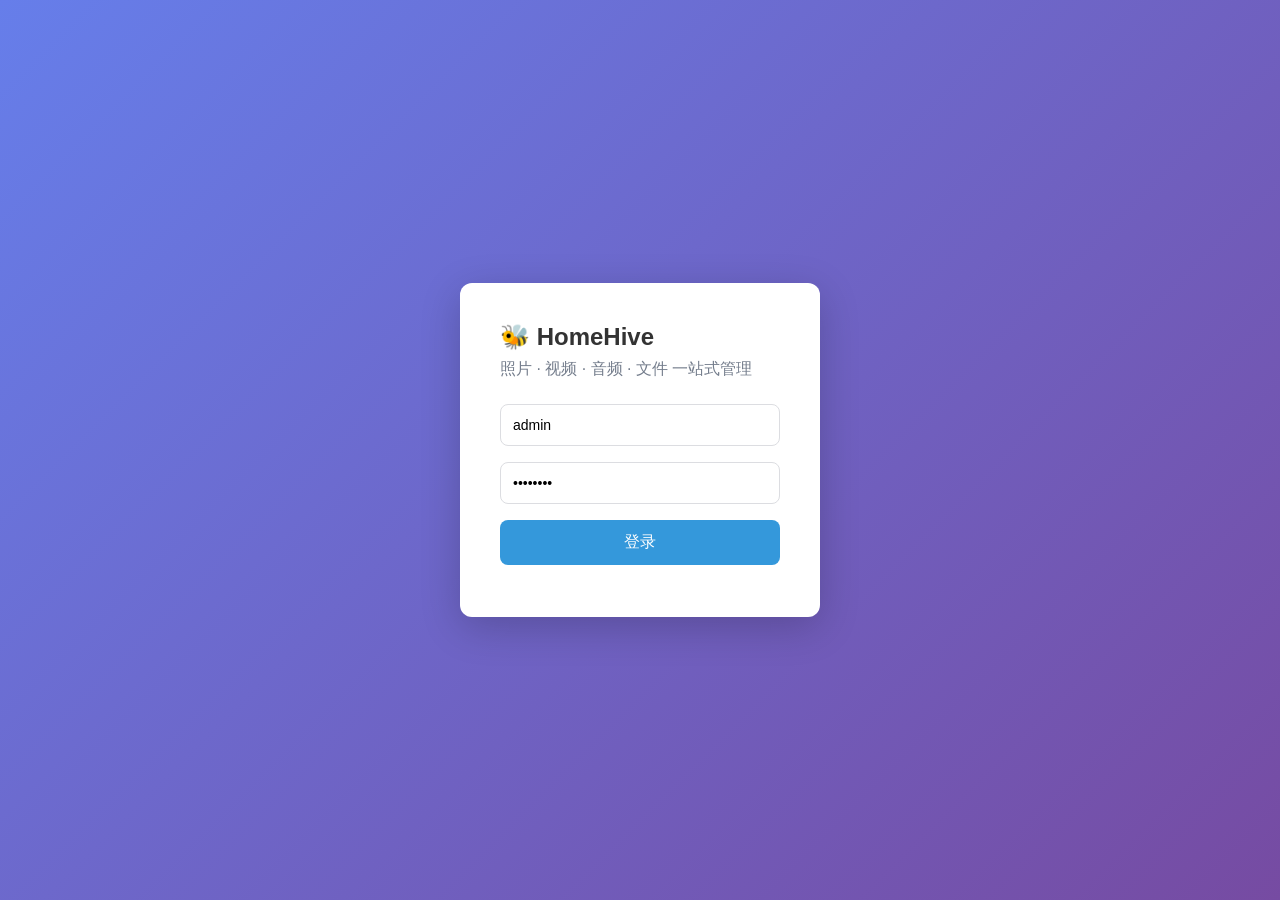
==== templates/login.html @ 10cebe92 "Initial commit: HomeHive 家庭媒体管理平台 轻量级家庭 NAS 网页管理控制台，支持照片、视频、音频和文件的统一管理， 内置 Picasa 风格的照片预览（胶片缩略图条、滚轮缩" ====
<!DOCTYPE html>
<html lang="zh-CN">
<head>
    <meta charset="UTF-8">
    <meta name="viewport" content="width=device-width, initial-scale=1.0">
    <title>登录 - HomeHive</title>
    <link rel="stylesheet" href="/static/css/style.css">
</head>
<body>
    <div class="login-page">
        <div class="login-box">
            <h1>🐝 HomeHive</h1>
            <p>照片 · 视频 · 音频 · 文件 一站式管理</p>
            <input type="text" id="username" placeholder="用户名" value="admin" autocomplete="username">
            <input type="password" id="password" placeholder="密码" value="admin123" autocomplete="current-password">
            <button onclick="login()">登录</button>
            <div class="login-error" id="error"></div>
        </div>
    </div>

    <script>
        async function login() {
            const username = document.getElementById('username').value.trim();
            const password = document.getElementById('password').value;
            const errorEl = document.getElementById('error');

            try {
                const res = await fetch('/api/auth/login', {
                    method: 'POST',
                    headers: { 'Content-Type': 'application/json' },
                    body: JSON.stringify({ username, password })
                });
                const data = await res.json();
                if (data.success) {
                    window.location.href = '/';
                } else {
                    errorEl.textContent = data.message || '登录失败';
                }
            } catch (e) {
                errorEl.textContent = '网络错误，请重试';
            }
        }

        document.getElementById('password').addEventListener('keydown', (e) => {
            if (e.key === 'Enter') login();
        });
    </script>
</body>
</html>
---- static/css/style.css ----
:root {
    --bg-color: #f5f6fa;
    --sidebar-bg: #1e272e;
    --sidebar-width: 240px;
    --primary: #3498db;
    --primary-dark: #2980b9;
    --danger: #e74c3c;
    --success: #2ecc71;
    --text: #2f3640;
    --text-light: #747d8c;
    --border: #dcdde1;
    --card-bg: #ffffff;
    --hover: #f1f2f6;
    --shadow: 0 2px 8px rgba(0,0,0,0.08);
}

* {
    box-sizing: border-box;
}

html, body {
    margin: 0;
    padding: 0;
    height: 100%;
    font-family: -apple-system, BlinkMacSystemFont, "Segoe UI", Roboto, "Helvetica Neue", Arial, sans-serif;
    background: var(--bg-color);
    color: var(--text);
}

/* 登录页面 */
.login-page {
    display: flex;
    align-items: center;
    justify-content: center;
    height: 100vh;
    background: linear-gradient(135deg, #667eea 0%, #764ba2 100%);
}

.login-box {
    background: #fff;
    padding: 40px;
    border-radius: 12px;
    box-shadow: 0 10px 40px rgba(0,0,0,0.2);
    width: 360px;
    max-width: 90%;
}

.login-box h1 {
    margin: 0 0 8px;
    font-size: 24px;
    color: #333;
}

.login-box p {
    margin: 0 0 24px;
    color: var(--text-light);
}

.login-box input {
    width: 100%;
    padding: 12px;
    margin-bottom: 16px;
    border: 1px solid var(--border);
    border-radius: 8px;
    font-size: 14px;
    transition: border 0.2s;
}

.login-box input:focus {
    outline: none;
    border-color: var(--primary);
}

.login-box button {
    width: 100%;
    padding: 12px;
    background: var(--primary);
    color: #fff;
    border: none;
    border-radius: 8px;
    font-size: 16px;
    cursor: pointer;
    transition: background 0.2s;
}

.login-box button:hover {
    background: var(--primary-dark);
}

.login-error {
    color: var(--danger);
    margin-top: 12px;
    font-size: 14px;
    text-align: center;
}

/* 主应用布局 */
.app-container {
    display: flex;
    height: 100vh;
    overflow: hidden;
}

.sidebar {
    width: var(--sidebar-width);
    background: var(--sidebar-bg);
    color: #dfe6e9;
    display: flex;
    flex-direction: column;
    flex-shrink: 0;
}

.sidebar-header {
    padding: 20px;
    border-bottom: 1px solid rgba(255,255,255,0.1);
}

.sidebar-header h1 {
    margin: 0;
    font-size: 20px;
    color: #fff;
}

.sidebar-header p {
    margin: 6px 0 0;
    font-size: 12px;
    color: #b2bec3;
}

.nav-menu {
    flex: 1;
    list-style: none;
    padding: 12px 0;
    margin: 0;
    overflow-y: auto;
}

.nav-menu li {
    padding: 14px 24px;
    cursor: pointer;
    display: flex;
    align-items: center;
    gap: 12px;
    transition: background 0.2s;
}

.nav-menu li:hover {
    background: rgba(255,255,255,0.05);
}

.nav-menu li.active {
    background: rgba(52, 152, 219, 0.2);
    color: #fff;
    border-left: 3px solid var(--primary);
}

.nav-menu li .icon {
    font-size: 18px;
    width: 24px;
    text-align: center;
}

.sidebar-footer {
    padding: 16px;
    border-top: 1px solid rgba(255,255,255,0.1);
    font-size: 12px;
    color: #b2bec3;
}

.sidebar-footer button {
    width: 100%;
    padding: 8px;
    margin-top: 8px;
    background: rgba(255,255,255,0.1);
    color: #fff;
    border: none;
    border-radius: 6px;
    cursor: pointer;
}

.sidebar-footer button:hover {
    background: rgba(255,255,255,0.2);
}

.main-content {
    flex: 1;
    display: flex;
    flex-direction: column;
    overflow: hidden;
}

.topbar {
    height: 64px;
    background: var(--card-bg);
    border-bottom: 1px solid var(--border);
    display: flex;
    align-items: center;
    justify-content: space-between;
    padding: 0 24px;
    box-shadow: var(--shadow);
}

.topbar h2 {
    margin: 0;
    font-size: 18px;
    font-weight: 600;
}

.topbar-actions {
    display: flex;
    gap: 10px;
    align-items: center;
}

.search-box {
    position: relative;
}

.search-box input {
    padding: 8px 12px 8px 32px;
    border: 1px solid var(--border);
    border-radius: 8px;
    width: 260px;
    font-size: 14px;
}

.search-box .icon {
    position: absolute;
    left: 10px;
    top: 50%;
    transform: translateY(-50%);
    color: var(--text-light);
}

.btn {
    padding: 8px 16px;
    border: none;
    border-radius: 8px;
    font-size: 14px;
    cursor: pointer;
    display: inline-flex;
    align-items: center;
    gap: 6px;
    transition: all 0.2s;
}

.btn-primary {
    background: var(--primary);
    color: #fff;
}

.btn-primary:hover {
    background: var(--primary-dark);
}

.btn-danger {
    background: var(--danger);
    color: #fff;
}

.btn-danger:hover {
    background: #c0392b;
}

.btn-secondary {
    background: #ecf0f1;
    color: var(--text);
}

.btn-secondary:hover {
    background: #dfe6e9;
}

.content-area {
    flex: 1;
    overflow: auto;
    padding: 24px;
}

/* 文件管理器 */
.file-manager {
    display: flex;
    flex-direction: column;
    height: 100%;
}

.breadcrumb {
    display: flex;
    align-items: center;
    gap: 6px;
    margin-bottom: 16px;
    font-size: 14px;
}

.breadcrumb span {
    cursor: pointer;
    color: var(--primary);
}

.breadcrumb span:hover {
    text-decoration: underline;
}

.breadcrumb .sep {
    color: var(--text-light);
    cursor: default;
}

.toolbar {
    display: flex;
    justify-content: space-between;
    align-items: center;
    margin-bottom: 16px;
    gap: 12px;
}

.view-toggle {
    display: flex;
    gap: 4px;
}

.view-toggle button {
    padding: 6px 12px;
    border: 1px solid var(--border);
    background: #fff;
    cursor: pointer;
}

.view-toggle button.active {
    background: var(--primary);
    color: #fff;
    border-color: var(--primary);
}

.file-list {
    background: var(--card-bg);
    border-radius: 12px;
    box-shadow: var(--shadow);
    overflow: hidden;
}

.file-list-header {
    display: grid;
    grid-template-columns: 2fr 1fr 1fr 120px;
    padding: 12px 20px;
    background: #f8f9fa;
    border-bottom: 1px solid var(--border);
    font-weight: 600;
    font-size: 13px;
    color: var(--text-light);
}

.file-list-item {
    display: grid;
    grid-template-columns: 2fr 1fr 1fr 120px;
    padding: 12px 20px;
    border-bottom: 1px solid var(--border);
    align-items: center;
    cursor: pointer;
    transition: background 0.15s;
}

.file-list-item:hover {
    background: var(--hover);
}

.file-list-item.selected {
    background: rgba(52, 152, 219, 0.1);
}

.file-list-item .name {
    display: flex;
    align-items: center;
    gap: 10px;
    font-weight: 500;
}

.file-list-item .icon {
    font-size: 20px;
}

.file-list-item .actions {
    display: flex;
    gap: 8px;
    justify-content: flex-end;
}

.file-list-item .actions button {
    padding: 4px 8px;
    font-size: 12px;
    border: none;
    border-radius: 4px;
    cursor: pointer;
    background: transparent;
    color: var(--text-light);
}

.file-list-item .actions button:hover {
    background: var(--hover);
    color: var(--text);
}

/* 网格视图 */
.file-grid {
    display: grid;
    grid-template-columns: repeat(auto-fill, minmax(180px, 1fr));
    gap: 16px;
}

.file-grid-item {
    background: var(--card-bg);
    border-radius: 12px;
    box-shadow: var(--shadow);
    overflow: hidden;
    cursor: pointer;
    transition: transform 0.2s, box-shadow 0.2s;
}

.file-grid-item:hover {
    transform: translateY(-2px);
    box-shadow: 0 4px 16px rgba(0,0,0,0.12);
}

.file-grid-item.selected {
    box-shadow: 0 0 0 2px var(--primary);
}

.file-grid-thumb {
    height: 140px;
    background: #f1f2f6;
    display: flex;
    align-items: center;
    justify-content: center;
    overflow: hidden;
}

.file-grid-thumb img {
    width: 100%;
    height: 100%;
    object-fit: cover;
}

.file-grid-thumb .icon {
    font-size: 48px;
}

.file-grid-info {
    padding: 12px;
}

.file-grid-info .name {
    font-size: 14px;
    font-weight: 500;
    white-space: nowrap;
    overflow: hidden;
    text-overflow: ellipsis;
}

.file-grid-info .meta {
    font-size: 12px;
    color: var(--text-light);
    margin-top: 4px;
}

/* 空状态 */
.empty-state {
    display: flex;
    flex-direction: column;
    align-items: center;
    justify-content: center;
    padding: 60px 20px;
    color: var(--text-light);
}

.empty-state .icon {
    font-size: 64px;
    margin-bottom: 16px;
}

.empty-state p {
    font-size: 16px;
}

/* 媒体视图 */
.media-grid {
    display: grid;
    grid-template-columns: repeat(auto-fill, minmax(220px, 1fr));
    gap: 16px;
}

/* 照片墙：行列式网格 */
.photo-wall {
    display: grid;
    grid-template-columns: repeat(auto-fill, minmax(180px, 1fr));
    gap: 12px;
}

.photo-item {
    position: relative;
    aspect-ratio: 1 / 1;
    border-radius: 10px;
    overflow: hidden;
    background: #000;
    cursor: pointer;
    box-shadow: var(--shadow);
    transition: transform 0.15s;
}

.photo-item:hover {
    transform: translateY(-2px);
}

.photo-item img {
    width: 100%;
    height: 100%;
    object-fit: cover;
    display: block;
}

.photo-overlay {
    position: absolute;
    left: 0;
    right: 0;
    bottom: 0;
    padding: 18px 10px 8px;
    color: #fff;
    background: linear-gradient(to top, rgba(0,0,0,0.75), rgba(0,0,0,0));
    opacity: 0;
    transition: opacity 0.15s;
}

.photo-item:hover .photo-overlay {
    opacity: 1;
}

.photo-name {
    font-size: 13px;
    white-space: nowrap;
    overflow: hidden;
    text-overflow: ellipsis;
}

.photo-meta {
    font-size: 11px;
    opacity: 0.85;
    margin-top: 2px;
}

.media-item {
    background: var(--card-bg);
    border-radius: 12px;
    overflow: hidden;
    box-shadow: var(--shadow);
    cursor: pointer;
    transition: transform 0.2s;
}

.media-item:hover {
    transform: translateY(-2px);
}

.media-thumb {
    height: 180px;
    background: #000;
    display: flex;
    align-items: center;
    justify-content: center;
    overflow: hidden;
    position: relative;
}

.media-thumb img, .media-thumb video {
    width: 100%;
    height: 100%;
    object-fit: cover;
}

.media-thumb .play-icon {
    position: absolute;
    font-size: 48px;
    color: rgba(255,255,255,0.9);
    text-shadow: 0 2px 8px rgba(0,0,0,0.4);
}

.media-info {
    padding: 12px;
}

.media-info .name {
    font-size: 14px;
    white-space: nowrap;
    overflow: hidden;
    text-overflow: ellipsis;
}

.media-info .meta {
    font-size: 12px;
    color: var(--text-light);
    margin-top: 4px;
}

/* 统计卡片 */
.stats-grid {
    display: grid;
    grid-template-columns: repeat(auto-fill, minmax(240px, 1fr));
    gap: 20px;
    margin-bottom: 24px;
}

.stat-card {
    background: var(--card-bg);
    border-radius: 12px;
    padding: 24px;
    box-shadow: var(--shadow);
}

.stat-card .label {
    font-size: 14px;
    color: var(--text-light);
    margin-bottom: 8px;
}

.stat-card .value {
    font-size: 28px;
    font-weight: 700;
    color: var(--text);
}

.stat-card .sub {
    font-size: 12px;
    color: var(--text-light);
    margin-top: 4px;
}

/* 模态框 */
.modal-overlay {
    position: fixed;
    top: 0;
    left: 0;
    right: 0;
    bottom: 0;
    background: rgba(0,0,0,0.7);
    display: flex;
    align-items: center;
    justify-content: center;
    z-index: 1000;
}

.modal {
    background: #fff;
    border-radius: 12px;
    width: 90%;
    max-width: 600px;
    max-height: 90vh;
    overflow: hidden;
    display: flex;
    flex-direction: column;
    box-shadow: 0 20px 60px rgba(0,0,0,0.3);
}

.modal-header {
    padding: 16px 20px;
    border-bottom: 1px solid var(--border);
    display: flex;
    justify-content: space-between;
    align-items: center;
}

.modal-header h3 {
    margin: 0;
}

.modal-header .close {
    font-size: 24px;
    cursor: pointer;
    color: var(--text-light);
}

.modal-body {
    padding: 20px;
    overflow-y: auto;
}

.modal-footer {
    padding: 16px 20px;
    border-top: 1px solid var(--border);
    display: flex;
    justify-content: flex-end;
    gap: 10px;
}

.modal input[type="text"], .modal input[type="file"] {
    width: 100%;
    padding: 10px;
    border: 1px solid var(--border);
    border-radius: 8px;
    font-size: 14px;
    margin-top: 8px;
}

/* 灯箱 */
.lightbox {
    position: fixed;
    top: 0;
    left: 0;
    right: 0;
    bottom: 0;
    background: rgba(0,0,0,0.92);
    z-index: 2000;
    display: flex;
    align-items: center;
    justify-content: center;
}

.lightbox img, .lightbox video, .lightbox audio {
    max-width: 90%;
    max-height: 90%;
}

.lightbox-close {
    position: absolute;
    top: 20px;
    right: 30px;
    font-size: 40px;
    color: #fff;
    cursor: pointer;
}

.lightbox-nav {
    position: absolute;
    top: 50%;
    transform: translateY(-50%);
    font-size: 40px;
    color: #fff;
    cursor: pointer;
    padding: 20px;
    user-select: none;
}

.lightbox-nav.prev { left: 10px; }
.lightbox-nav.next { right: 10px; }

/* ===== Picasa 风格照片预览 ===== */
.pviewer {
    position: fixed;
    inset: 0;
    z-index: 2100;
    background: #1a1a1a;
    display: flex;
    flex-direction: column;
}

.pv-topbar {
    flex: 0 0 auto;
    height: 48px;
    display: flex;
    align-items: center;
    justify-content: space-between;
    padding: 0 16px;
    background: rgba(0,0,0,0.5);
    color: #eee;
}

.pv-title {
    font-size: 14px;
    overflow: hidden;
    text-overflow: ellipsis;
    white-space: nowrap;
}

.pv-actions { display: flex; gap: 6px; }

.pv-btn {
    background: transparent;
    border: none;
    color: #ccc;
    font-size: 18px;
    width: 36px;
    height: 36px;
    border-radius: 6px;
    cursor: pointer;
    transition: background 0.15s, color 0.15s;
}
.pv-btn:hover { background: rgba(255,255,255,0.12); color: #fff; }
.pv-btn.active { color: #4da3ff; }

.pv-body {
    flex: 1 1 auto;
    display: flex;
    min-height: 0;
}

.pv-stage {
    flex: 1 1 auto;
    position: relative;
    display: flex;
    align-items: center;
    justify-content: center;
    overflow: hidden;
}

.pv-stage #pv-img {
    max-width: 100%;
    max-height: 100%;
    object-fit: contain;
    transition: transform 0.08s ease-out;
    cursor: zoom-in;
    user-select: none;
}
.pv-stage #pv-img.zoomed { cursor: grab; }
.pv-stage #pv-img.grabbing { cursor: grabbing; transition: none; }

.pv-nav {
    position: absolute;
    top: 50%;
    transform: translateY(-50%);
    background: rgba(0,0,0,0.35);
    border: none;
    color: #fff;
    font-size: 28px;
    width: 48px;
    height: 64px;
    border-radius: 8px;
    cursor: pointer;
    opacity: 0.6;
    transition: opacity 0.15s;
    z-index: 2;
}
.pv-nav:hover { opacity: 1; }
.pv-nav.prev { left: 12px; }
.pv-nav.next { right: 12px; }

.pv-sidebar {
    flex: 0 0 280px;
    background: #242424;
    color: #ddd;
    padding: 18px;
    overflow-y: auto;
    border-left: 1px solid #333;
}
.pviewer.info-hidden .pv-sidebar { display: none; }

.pv-sidebar h3 {
    font-size: 14px;
    margin: 0 0 14px;
    color: #fff;
    font-weight: 600;
}

.pv-row {
    display: flex;
    justify-content: space-between;
    gap: 12px;
    padding: 7px 0;
    font-size: 13px;
    border-bottom: 1px solid #303030;
}
.pv-row .k { color: #888; flex: 0 0 auto; }
.pv-row .v { color: #eee; text-align: right; word-break: break-all; }

.pv-filmstrip {
    flex: 0 0 auto;
    height: 88px;
    display: flex;
    align-items: center;
    gap: 6px;
    padding: 8px 12px;
    background: rgba(0,0,0,0.5);
    overflow-x: auto;
    overflow-y: hidden;
}

.pv-thumb {
    height: 64px;
    width: 64px;
    object-fit: cover;
    border-radius: 4px;
    cursor: pointer;
    opacity: 0.55;
    border: 2px solid transparent;
    transition: opacity 0.15s, border-color 0.15s;
    flex: 0 0 auto;
}
.pv-thumb:hover { opacity: 0.85; }
.pv-thumb.active { opacity: 1; border-color: #4da3ff; }

@media (max-width: 768px) {
    .pv-sidebar { flex-basis: 200px; }
    .pviewer .pv-filmstrip { height: 72px; }
    .pv-thumb { height: 52px; width: 52px; }
}

/* 音频播放器 */
.audio-player-bar {
    position: fixed;
    bottom: 0;
    left: var(--sidebar-width);
    right: 0;
    height: 80px;
    background: var(--card-bg);
    border-top: 1px solid var(--border);
    display: flex;
    align-items: center;
    padding: 0 24px;
    gap: 16px;
    box-shadow: 0 -2px 8px rgba(0,0,0,0.05);
    z-index: 500;
}

.audio-player-bar.hidden {
    display: none;
}

.audio-cover {
    width: 56px;
    height: 56px;
    background: #f1f2f6;
    border-radius: 8px;
    display: flex;
    align-items: center;
    justify-content: center;
    font-size: 28px;
}

.audio-info {
    flex: 1;
    min-width: 0;
}

.audio-info .title {
    font-weight: 500;
    white-space: nowrap;
    overflow: hidden;
    text-overflow: ellipsis;
}

.audio-info .meta {
    font-size: 12px;
    color: var(--text-light);
}

.audio-controls {
    display: flex;
    align-items: center;
    gap: 12px;
}

.audio-controls button {
    background: none;
    border: none;
    font-size: 20px;
    cursor: pointer;
    color: var(--text);
}

/* 响应式 */
@media (max-width: 768px) {
    .sidebar {
        width: 60px;
    }
    .sidebar-header h1, .nav-menu li span, .sidebar-footer span {
        display: none;
    }
    .nav-menu li {
        justify-content: center;
        padding: 16px 0;
    }
    .audio-player-bar {
        left: 60px;
    }
    .search-box input {
        width: 140px;
    }
}

/* 加载动画 */
.spinner {
    border: 3px solid rgba(0,0,0,0.1);
    border-left-color: var(--primary);
    border-radius: 50%;
    width: 24px;
    height: 24px;
    animation: spin 1s linear infinite;
}

@keyframes spin {
    to { transform: rotate(360deg); }
}

/* Toast 提示 */
.toast {
    position: fixed;
    top: 20px;
    right: 20px;
    padding: 12px 20px;
    border-radius: 8px;
    color: #fff;
    z-index: 3000;
    box-shadow: 0 4px 12px rgba(0,0,0,0.2);
    animation: slideIn 0.3s ease;
}

.toast.success { background: var(--success); }
.toast.error { background: var(--danger); }
.toast.info { background: var(--primary); }

@keyframes slideIn {
    from { transform: translateX(100%); opacity: 0; }
    to { transform: translateX(0); opacity: 1; }
}

/* 搜索 */
.search-results-header {
    margin-bottom: 16px;
}

.search-results-header h3 {
    margin: 0;
    font-size: 18px;
}

/* 磁盘管理 */
.disk-grid {
    display: grid;
    grid-template-columns: repeat(auto-fill, minmax(320px, 1fr));
    gap: 20px;
}

.disk-card {
    background: var(--card-bg);
    border-radius: 12px;
    padding: 20px;
    box-shadow: var(--shadow);
}

.disk-header {
    display: flex;
    justify-content: space-between;
    align-items: flex-start;
    margin-bottom: 10px;
    gap: 12px;
}

.disk-title {
    font-weight: 600;
    font-size: 16px;
    word-break: break-all;
}

.disk-mount {
    font-size: 12px;
    color: var(--text-light);
    max-width: 140px;
    white-space: nowrap;
    overflow: hidden;
    text-overflow: ellipsis;
}

.disk-meta {
    display: flex;
    justify-content: space-between;
    font-size: 13px;
    color: var(--text-light);
    margin-bottom: 12px;
}

.disk-percent {
    font-weight: 700;
    font-size: 14px;
}

.disk-percent.success { color: var(--success); }
.disk-percent.warning { color: #f39c12; }
.disk-percent.danger { color: var(--danger); }

.progress-bar {
    width: 100%;
    height: 10px;
    background: #ecf0f1;
    border-radius: 5px;
    overflow: hidden;
    margin-bottom: 12px;
}

.progress-fill {
    height: 100%;
    background: var(--success);
    transition: width 0.3s ease;
}

.progress-fill.warning { background: #f39c12; }
.progress-fill.danger { background: var(--danger); }

.disk-size {
    display: flex;
    justify-content: space-between;
    font-size: 12px;
    color: var(--text-light);
}
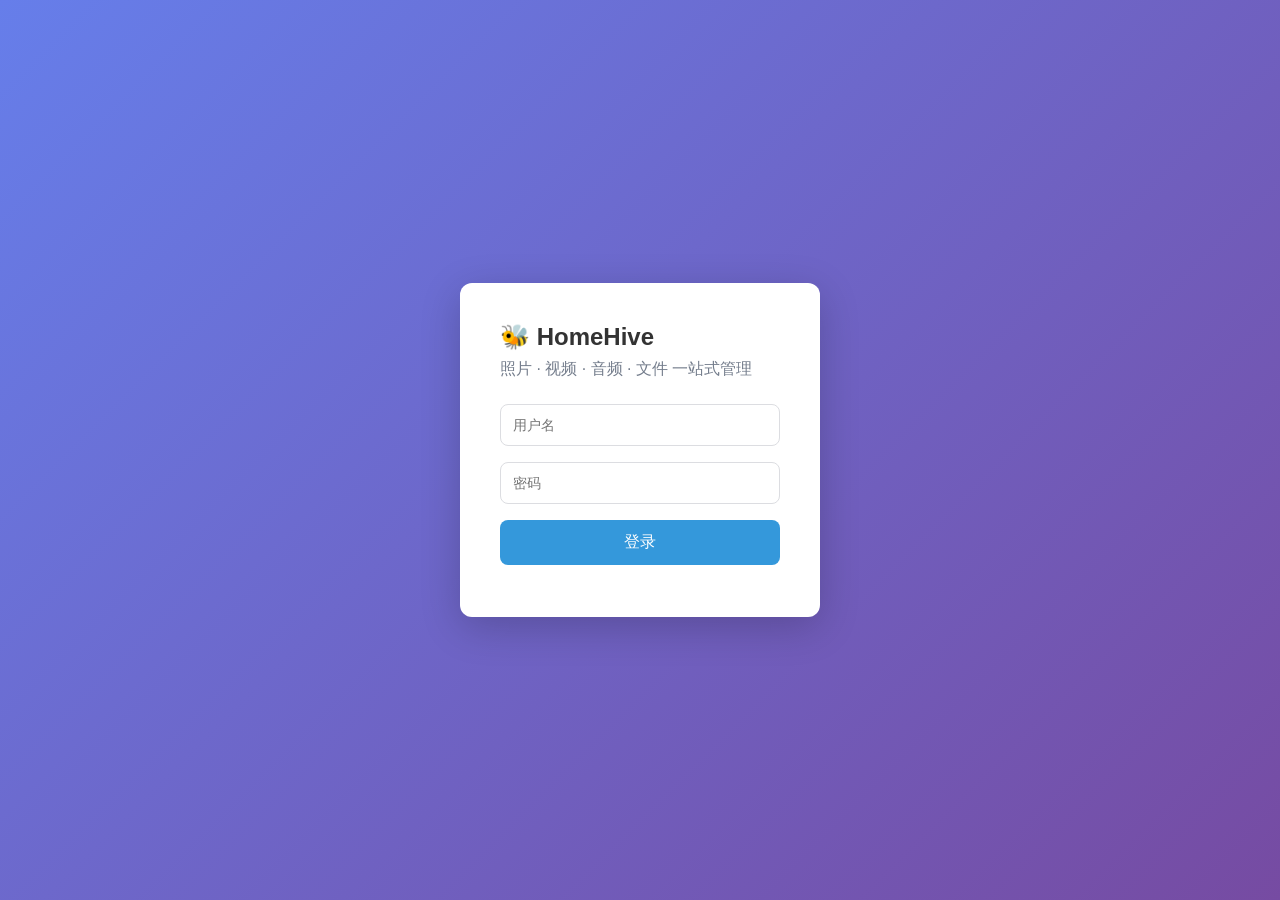
==== commit 6b94cc63: "Add media library scanning and playback fixes" ====
--- a/templates/login.html
+++ b/templates/login.html
@@ -11,8 +11,8 @@
         <div class="login-box">
             <h1>🐝 HomeHive</h1>
             <p>照片 · 视频 · 音频 · 文件 一站式管理</p>
-            <input type="text" id="username" placeholder="用户名" value="admin" autocomplete="username">
-            <input type="password" id="password" placeholder="密码" value="admin123" autocomplete="current-password">
+            <input type="text" id="username" placeholder="用户名" autocomplete="username">
+            <input type="password" id="password" placeholder="密码" autocomplete="current-password">
             <button onclick="login()">登录</button>
             <div class="login-error" id="error"></div>
         </div>
--- a/static/css/style.css
+++ b/static/css/style.css
@@ -715,6 +715,29 @@
 .lightbox img, .lightbox video, .lightbox audio {
     max-width: 90%;
     max-height: 90%;
+}
+
+.video-shell {
+    width: min(1100px, 92vw);
+    max-height: 92vh;
+    display: flex;
+    flex-direction: column;
+    align-items: center;
+    gap: 10px;
+}
+
+.video-shell video {
+    width: 100%;
+    max-width: 100%;
+    max-height: 82vh;
+    background: #000;
+}
+
+.video-status {
+    min-height: 20px;
+    color: #fff;
+    font-size: 13px;
+    text-align: center;
 }
 
 .lightbox-close {
@@ -1020,6 +1043,225 @@
 }
 
 /* 磁盘管理 */
+.library-panel {
+    background: var(--card-bg);
+    border-radius: 12px;
+    padding: 20px;
+    box-shadow: var(--shadow);
+}
+
+.library-header {
+    display: flex;
+    justify-content: space-between;
+    align-items: center;
+    gap: 16px;
+    margin-bottom: 16px;
+}
+
+.library-header h3 {
+    margin: 0;
+    font-size: 18px;
+}
+
+.library-form {
+    display: flex;
+    gap: 10px;
+    flex: 1;
+    max-width: 720px;
+}
+
+.library-form input {
+    flex: 1;
+    min-width: 220px;
+    padding: 10px 12px;
+    border: 1px solid var(--border);
+    border-radius: 8px;
+    font-size: 14px;
+}
+
+.library-list {
+    display: flex;
+    flex-direction: column;
+    gap: 10px;
+}
+
+.library-item {
+    display: flex;
+    justify-content: space-between;
+    align-items: center;
+    gap: 16px;
+    padding: 14px;
+    border: 1px solid var(--border);
+    border-radius: 8px;
+}
+
+.library-main {
+    min-width: 0;
+}
+
+.library-name {
+    font-weight: 600;
+    margin-bottom: 4px;
+}
+
+.library-path {
+    color: var(--text-light);
+    font-size: 13px;
+    white-space: nowrap;
+    overflow: hidden;
+    text-overflow: ellipsis;
+}
+
+.library-meta {
+    display: flex;
+    gap: 12px;
+    flex-wrap: wrap;
+    margin-top: 6px;
+    font-size: 12px;
+    color: var(--text-light);
+}
+
+.library-meta .success { color: var(--success); }
+.library-meta .danger { color: var(--danger); }
+
+.library-scan-status {
+    margin-top: 10px;
+    font-size: 12px;
+    color: var(--text-light);
+}
+
+.library-scan-status.done {
+    color: var(--success);
+}
+
+.library-scan-status.cancelling,
+.library-scan-status.cancelled {
+    color: #f39c12;
+}
+
+.library-scan-status.failed {
+    color: var(--danger);
+}
+
+.library-scan-line {
+    display: flex;
+    justify-content: space-between;
+    gap: 8px;
+}
+
+.library-current {
+    margin-top: 4px;
+    overflow: hidden;
+    white-space: nowrap;
+    text-overflow: ellipsis;
+}
+
+.library-progress {
+    height: 4px;
+    margin-top: 8px;
+    background: #ecf0f1;
+    border-radius: 999px;
+    overflow: hidden;
+}
+
+.library-progress div {
+    width: 35%;
+    height: 100%;
+    border-radius: 999px;
+    background: var(--primary);
+    animation: scan-progress 1.2s ease-in-out infinite;
+}
+
+@keyframes scan-progress {
+    0% { transform: translateX(-120%); }
+    100% { transform: translateX(320%); }
+}
+
+.library-actions {
+    display: flex;
+    gap: 8px;
+    flex-shrink: 0;
+}
+
+.btn:disabled {
+    cursor: not-allowed;
+    opacity: 0.55;
+}
+
+.directory-modal {
+    max-width: 720px;
+}
+
+.directory-current {
+    padding: 10px 12px;
+    margin-bottom: 12px;
+    background: #f8f9fa;
+    border: 1px solid var(--border);
+    border-radius: 8px;
+    font-size: 13px;
+    color: var(--text-light);
+    word-break: break-all;
+}
+
+.directory-list {
+    display: flex;
+    flex-direction: column;
+    gap: 6px;
+    min-height: 220px;
+    max-height: 50vh;
+    overflow-y: auto;
+}
+
+.directory-row {
+    width: 100%;
+    display: flex;
+    align-items: center;
+    gap: 10px;
+    padding: 10px 12px;
+    border: 1px solid var(--border);
+    border-radius: 8px;
+    background: #fff;
+    color: var(--text);
+    text-align: left;
+    cursor: pointer;
+}
+
+.directory-row:hover {
+    background: var(--hover);
+}
+
+.directory-row .icon {
+    width: 24px;
+    text-align: center;
+    flex-shrink: 0;
+}
+
+.directory-row .name {
+    overflow: hidden;
+    text-overflow: ellipsis;
+    white-space: nowrap;
+}
+
+.directory-empty,
+.directory-error {
+    padding: 24px;
+    color: var(--text-light);
+    text-align: center;
+}
+
+.directory-error {
+    color: var(--danger);
+}
+
+.empty-state.compact {
+    padding: 24px 12px;
+}
+
+.empty-state.compact .icon {
+    font-size: 36px;
+    margin-bottom: 8px;
+}
+
 .disk-grid {
     display: grid;
     grid-template-columns: repeat(auto-fill, minmax(320px, 1fr));
@@ -1097,3 +1339,16 @@
     font-size: 12px;
     color: var(--text-light);
 }
+
+@media (max-width: 768px) {
+    .library-header,
+    .library-form,
+    .library-item {
+        flex-direction: column;
+        align-items: stretch;
+    }
+
+    .library-actions {
+        justify-content: flex-end;
+    }
+}
